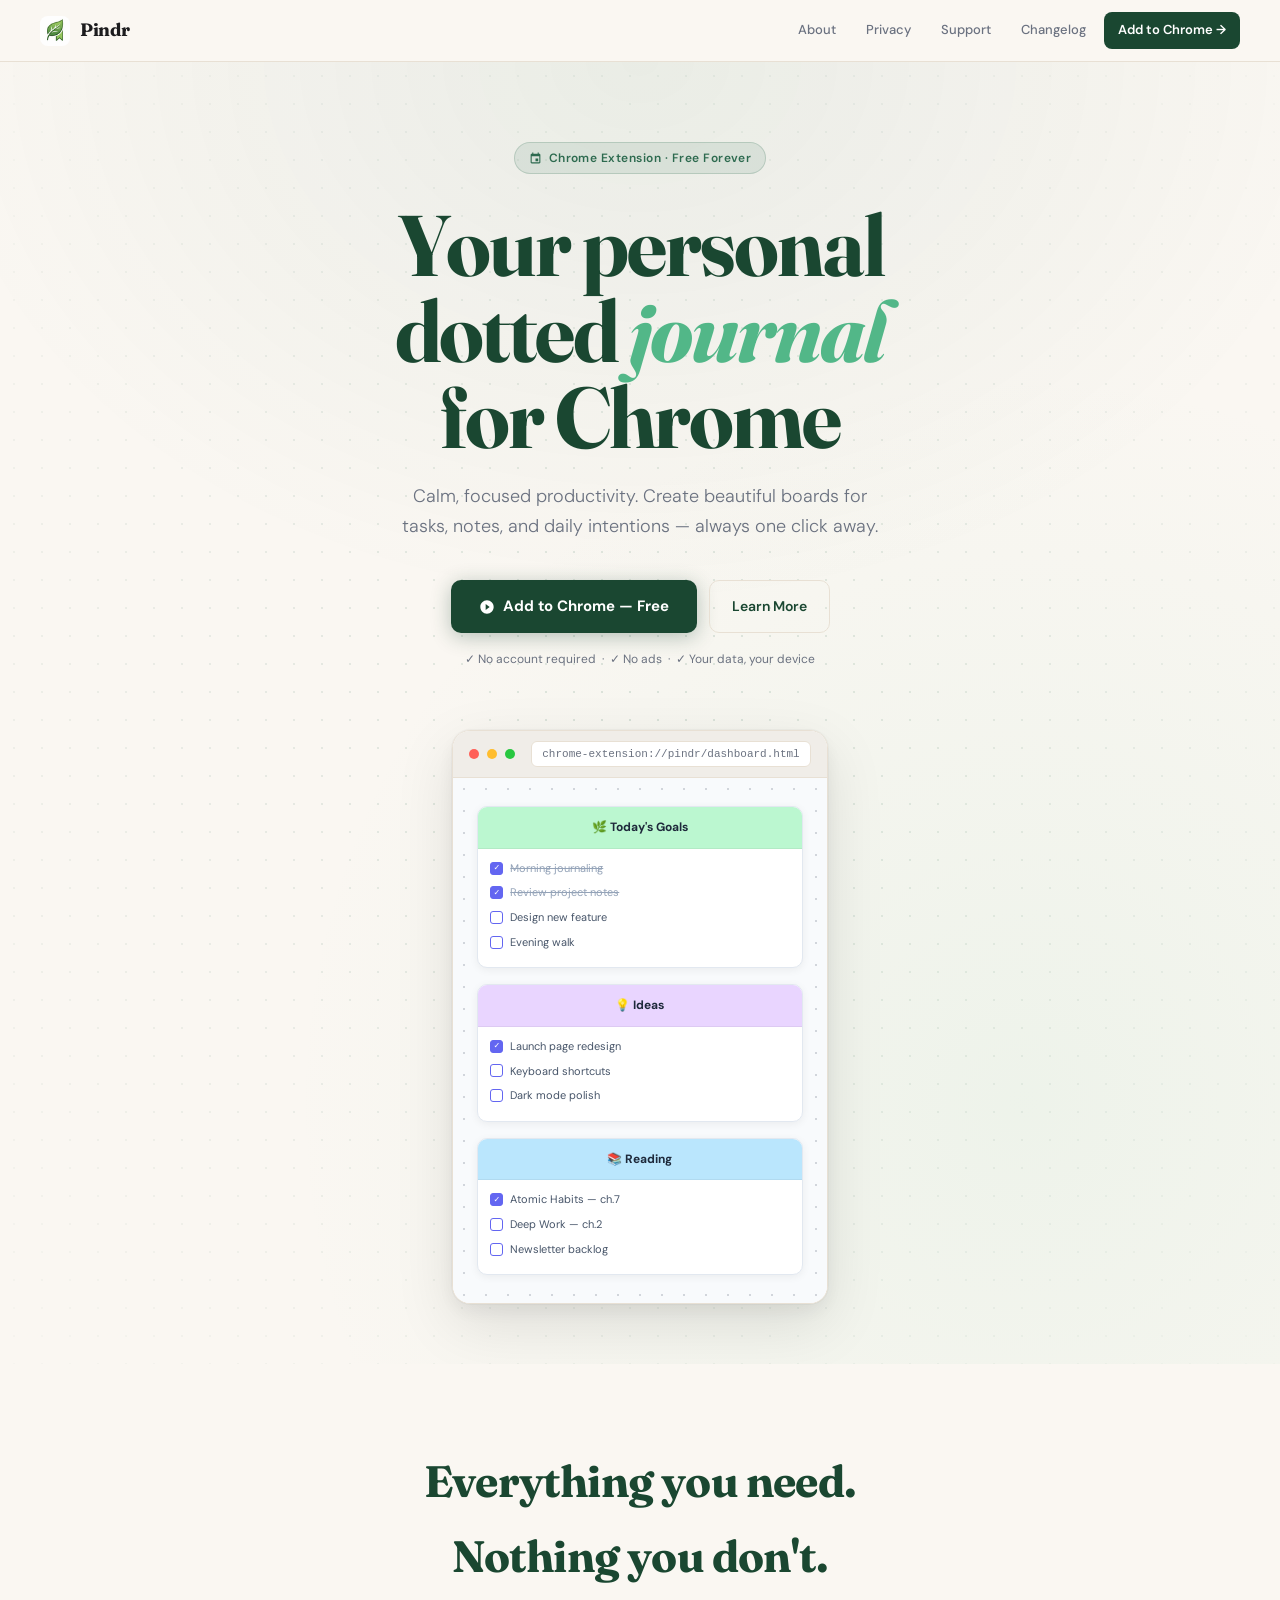
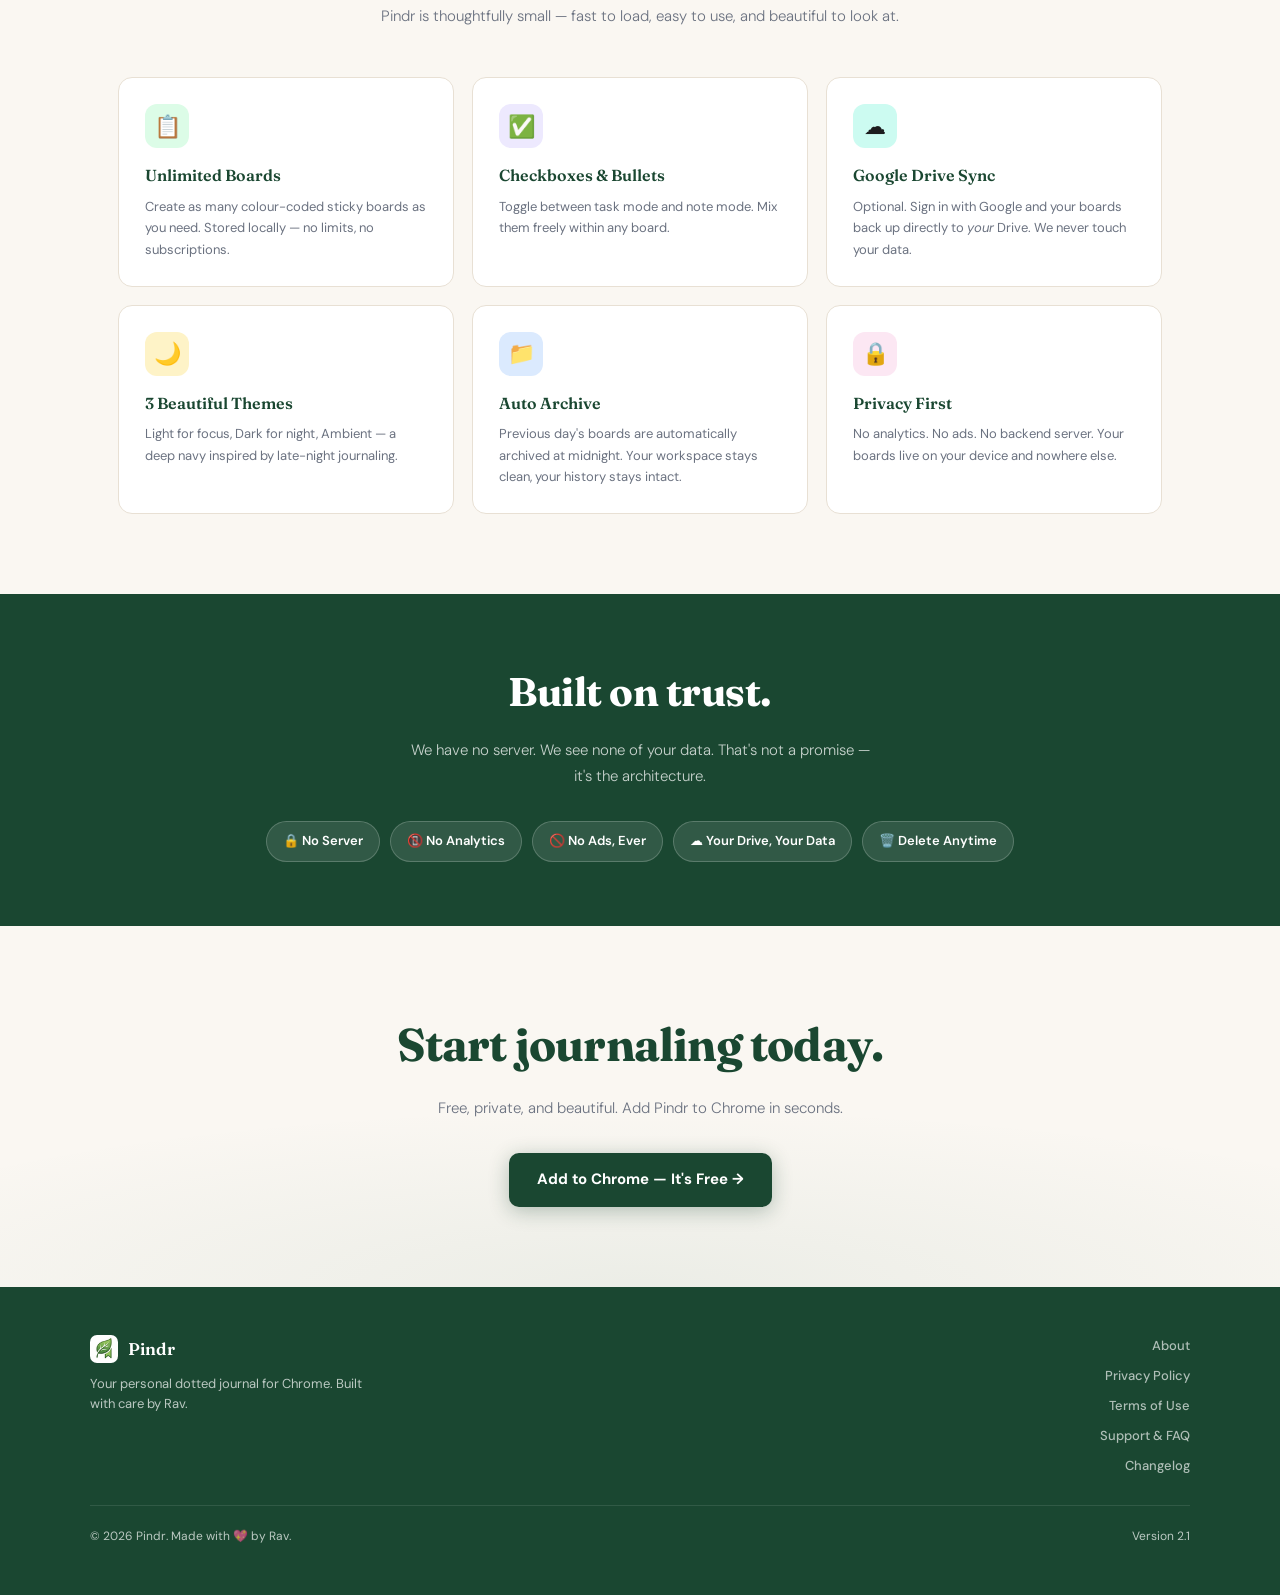
==== index.html @ d92a8e9d "Add files via upload" ====
<!DOCTYPE html>
<html lang="en">
<head>
    <meta charset="UTF-8">
    <meta name="viewport" content="width=device-width, initial-scale=1.0">
    <title>Pindr — Your Dotted Journal for Chrome</title>
    <meta name="description" content="Beautiful sticky boards, tasks, and journaling. Always one click away in Chrome. Free, private, with optional Google Drive sync.">
    <link rel="stylesheet" href="pindr-site.css">
    <style>
        /* ---- HERO SECTION ---- */
        .hero {
            min-height: 92vh;
            display: flex; align-items: center; justify-content: center;
            flex-direction: column;
            text-align: center;
            padding: 80px 24px 60px;
            position: relative;
            overflow: hidden;
        }

        .hero-bg {
            position: absolute; inset: 0;
            background: radial-gradient(ellipse 80% 60% at 50% 0%, rgba(45,106,79,0.08) 0%, transparent 70%),
                        radial-gradient(circle at 80% 80%, rgba(149,213,178,0.12) 0%, transparent 50%);
            pointer-events: none;
        }

        .hero-dots {
            position: absolute; inset: 0;
            background-image: radial-gradient(circle, rgba(45,106,79,0.15) 1px, transparent 1px);
            background-size: 28px 28px;
            pointer-events: none;
            mask-image: radial-gradient(ellipse 80% 80% at 50% 50%, black, transparent);
        }

        .hero-eyebrow {
            display: inline-flex; align-items: center; gap: 7px;
            background: rgba(45,106,79,0.1); border: 1px solid rgba(45,106,79,0.2);
            color: var(--leaf); font-size: 12px; font-weight: 600;
            padding: 5px 14px; border-radius: 20px; margin-bottom: 28px;
            letter-spacing: 0.04em;
            animation: fadeUp 0.6s ease both;
        }

        .hero h1 {
            font-family: var(--font-display);
            font-size: clamp(48px, 8vw, 86px);
            font-weight: 700;
            line-height: 1.0;
            letter-spacing: -2px;
            color: var(--forest);
            margin-bottom: 22px;
            max-width: 760px;
            animation: fadeUp 0.6s 0.1s ease both;
        }

        .hero h1 em {
            font-style: italic;
            color: var(--sage);
        }

        .hero-sub {
            font-size: 18px; color: var(--muted);
            max-width: 480px; margin: 0 auto 38px;
            font-weight: 300; line-height: 1.65;
            animation: fadeUp 0.6s 0.2s ease both;
        }

        .hero-actions {
            display: flex; gap: 12px; justify-content: center;
            flex-wrap: wrap;
            animation: fadeUp 0.6s 0.3s ease both;
        }

        .btn-primary-hero {
            background: var(--forest); color: white;
            text-decoration: none; font-weight: 700; font-size: 15px;
            padding: 14px 28px; border-radius: 10px;
            display: inline-flex; align-items: center; gap: 8px;
            transition: transform 0.15s, background 0.15s, box-shadow 0.15s;
            box-shadow: 0 4px 20px rgba(26,71,49,0.3);
        }
        .btn-primary-hero:hover {
            background: var(--leaf); transform: translateY(-1px);
            box-shadow: 0 8px 30px rgba(26,71,49,0.35); color: white;
        }

        .btn-ghost {
            background: transparent; color: var(--forest);
            border: 1.5px solid var(--border);
            text-decoration: none; font-weight: 600; font-size: 14px;
            padding: 13px 22px; border-radius: 10px;
            display: inline-flex; align-items: center; gap: 8px;
            transition: border-color 0.15s, background 0.15s;
        }
        .btn-ghost:hover { border-color: var(--sage); background: rgba(45,106,79,0.05); color: var(--forest); }

        .hero-note {
            font-size: 12px; color: var(--muted); margin-top: 16px;
            animation: fadeUp 0.6s 0.4s ease both;
        }

        /* ---- APP PREVIEW ---- */
        .app-preview {
            background: var(--paper);
            border: 1px solid var(--border);
            border-radius: 18px;
            box-shadow: var(--shadow-lg), 0 0 0 1px rgba(0,0,0,0.03);
            overflow: hidden;
            max-width: 860px;
            margin: 60px auto 0;
            animation: fadeUp 0.8s 0.5s ease both;
        }

        .preview-bar {
            background: #f0ede8;
            padding: 10px 16px;
            display: flex; align-items: center; gap: 8px;
            border-bottom: 1px solid var(--border);
        }
        .dot { width: 10px; height: 10px; border-radius: 50%; }
        .dot-r { background: #ff5f57; }
        .dot-y { background: #ffbd2e; }
        .dot-g { background: #28c840; }
        .preview-url {
            flex: 1; background: white; border: 1px solid var(--border);
            border-radius: 6px; padding: 3px 10px; font-size: 11px;
            color: var(--muted); font-family: monospace; margin-left: 8px;
        }

        .preview-body {
            background: #f8fafc;
            background-image: radial-gradient(#d1d5db 1.2px, transparent 1.2px);
            background-size: 22px 22px;
            padding: 28px 24px;
            min-height: 260px;
            display: grid;
            grid-template-columns: repeat(auto-fill, minmax(220px, 1fr));
            gap: 16px;
        }

        .mock-card {
            background: white; border: 1px solid #e2e8f0;
            border-radius: 10px; overflow: hidden;
            box-shadow: 0 2px 8px rgba(0,0,0,0.06);
        }
        .mock-header {
            padding: 10px 12px; font-size: 12px; font-weight: 700;
            color: #1e293b; border-bottom: 1px solid rgba(0,0,0,0.05);
        }
        .mock-body { padding: 10px 12px; }
        .mock-task {
            display: flex; align-items: center; gap: 7px;
            margin-bottom: 6px; font-size: 11px; color: #475569;
        }
        .mock-cb {
            width: 13px; height: 13px; border-radius: 3px;
            border: 1.5px solid #6366f1; flex-shrink: 0;
        }
        .mock-cb.done { background: #6366f1; border-color: #6366f1; position: relative; }
        .mock-cb.done::after { content: '✓'; position: absolute; inset: 0; display: flex; align-items: center; justify-content: center; color: white; font-size: 8px; }
        .mock-task.done span { text-decoration: line-through; color: #94a3b8; }

        /* ---- FEATURES ---- */
        .features-section { padding: 80px 28px; max-width: 1100px; margin: 0 auto; }

        .features-eyebrow { text-align: center; margin-bottom: 48px; }
        .features-eyebrow h2 {
            font-family: var(--font-display); font-size: clamp(28px,4vw,44px);
            font-weight: 700; letter-spacing: -0.8px; color: var(--forest);
            margin-bottom: 10px;
        }
        .features-eyebrow p { color: var(--muted); font-size: 15px; font-weight: 300; }

        .features-grid {
            display: grid;
            grid-template-columns: repeat(auto-fill, minmax(280px, 1fr));
            gap: 18px;
        }

        .feature-card {
            background: var(--paper);
            border: 1px solid var(--border);
            border-radius: var(--radius);
            padding: 26px;
            transition: transform 0.2s, box-shadow 0.2s;
        }
        .feature-card:hover { transform: translateY(-3px); box-shadow: var(--shadow-md); }

        .feature-icon {
            width: 44px; height: 44px; border-radius: 12px;
            display: flex; align-items: center; justify-content: center;
            font-size: 22px; margin-bottom: 14px;
        }
        .icon-green  { background: #dcfce7; }
        .icon-purple { background: #ede9fe; }
        .icon-blue   { background: #dbeafe; }
        .icon-orange { background: #fef3c7; }
        .icon-pink   { background: #fce7f3; }
        .icon-teal   { background: #ccfbf1; }

        .feature-card h3 {
            font-family: var(--font-display); font-size: 16px;
            font-weight: 600; color: var(--forest); margin-bottom: 6px;
        }
        .feature-card p { font-size: 13px; color: var(--muted); line-height: 1.65; margin: 0; }

        /* ---- PRIVACY STRIP ---- */
        .privacy-strip {
            background: var(--forest);
            color: white;
            padding: 64px 28px;
            text-align: center;
        }
        .privacy-strip h2 {
            font-family: var(--font-display); font-size: clamp(26px,4vw,40px);
            font-weight: 700; letter-spacing: -0.5px; margin-bottom: 12px;
        }
        .privacy-strip p { font-size: 15px; opacity: 0.75; max-width: 480px; margin: 0 auto 32px; font-weight: 300; }
        .privacy-pills { display: flex; gap: 10px; justify-content: center; flex-wrap: wrap; }
        .privacy-pill {
            background: rgba(255,255,255,0.1); border: 1px solid rgba(255,255,255,0.2);
            color: white; font-size: 13px; font-weight: 600;
            padding: 8px 16px; border-radius: 30px;
        }

        /* ---- CTA SECTION ---- */
        .cta-section {
            text-align: center; padding: 80px 28px;
            background: radial-gradient(ellipse 70% 50% at 50% 100%, rgba(45,106,79,0.07), transparent);
        }
        .cta-section h2 {
            font-family: var(--font-display); font-size: clamp(28px,4vw,46px);
            font-weight: 700; letter-spacing: -0.8px; color: var(--forest);
            margin-bottom: 12px;
        }
        .cta-section p { color: var(--muted); font-size: 15px; margin-bottom: 32px; font-weight: 300; }

        @keyframes fadeUp {
            from { opacity: 0; transform: translateY(18px); }
            to   { opacity: 1; transform: translateY(0); }
        }

        @media (max-width: 640px) {
            .hero h1 { letter-spacing: -1px; }
            .features-section, .cta-section { padding: 60px 18px; }
        }
    </style>
</head>
<body>

<nav class="site-nav">
    <a href="index.html" class="nav-brand">
        <img src="icons/icon-48.png" alt="Pindr">
        <span class="nav-brand-name">Pindr</span>
    </a>
    <div class="nav-links">
        <a href="about.html">About</a>
        <a href="privacy.html">Privacy</a>
        <a href="support.html">Support</a>
        <a href="changelog.html">Changelog</a>
        <a href="https://chrome.google.com/webstore" target="_blank" class="nav-cta">Add to Chrome →</a>
    </div>
</nav>

<!-- HERO -->
<section class="hero">
    <div class="hero-bg"></div>
    <div class="hero-dots"></div>
    <div class="hero-eyebrow">
        <svg width="13" height="13" viewBox="0 0 24 24" fill="currentColor"><path d="M17 12h-5v5h5v-5zM16 1v2H8V1H6v2H5c-1.11 0-1.99.9-1.99 2L3 19c0 1.1.89 2 2 2h14c1.1 0 2-.9 2-2V5c0-1.1-.9-2-2-2h-1V1h-2zm3 18H5V8h14v11z"/></svg>
        Chrome Extension · Free Forever
    </div>
    <h1>Your personal<br>dotted <em>journal</em><br>for Chrome</h1>
    <p class="hero-sub">Calm, focused productivity. Create beautiful boards for tasks, notes, and daily intentions — always one click away.</p>
    <div class="hero-actions">
        <a href="https://chrome.google.com/webstore" target="_blank" class="btn-primary-hero">
            <svg width="16" height="16" viewBox="0 0 24 24" fill="currentColor"><path d="M12 2C6.48 2 2 6.48 2 12s4.48 10 10 10 10-4.48 10-10S17.52 2 12 2zm-2 14.5v-9l6 4.5-6 4.5z"/></svg>
            Add to Chrome — Free
        </a>
        <a href="about.html" class="btn-ghost">Learn More</a>
    </div>
    <p class="hero-note">✓ No account required &nbsp;·&nbsp; ✓ No ads &nbsp;·&nbsp; ✓ Your data, your device</p>

    <div class="app-preview">
        <div class="preview-bar">
            <span class="dot dot-r"></span>
            <span class="dot dot-y"></span>
            <span class="dot dot-g"></span>
            <span class="preview-url">chrome-extension://pindr/dashboard.html</span>
        </div>
        <div class="preview-body">
            <div class="mock-card">
                <div class="mock-header" style="background:#bbf7d0;">🌿 Today's Goals</div>
                <div class="mock-body">
                    <div class="mock-task done"><div class="mock-cb done"></div><span>Morning journaling</span></div>
                    <div class="mock-task done"><div class="mock-cb done"></div><span>Review project notes</span></div>
                    <div class="mock-task"><div class="mock-cb"></div><span>Design new feature</span></div>
                    <div class="mock-task"><div class="mock-cb"></div><span>Evening walk</span></div>
                </div>
            </div>
            <div class="mock-card">
                <div class="mock-header" style="background:#e9d5ff;">💡 Ideas</div>
                <div class="mock-body">
                    <div class="mock-task"><div class="mock-cb done"></div><span>Launch page redesign</span></div>
                    <div class="mock-task"><div class="mock-cb"></div><span>Keyboard shortcuts</span></div>
                    <div class="mock-task"><div class="mock-cb"></div><span>Dark mode polish</span></div>
                </div>
            </div>
            <div class="mock-card">
                <div class="mock-header" style="background:#bae6fd;">📚 Reading</div>
                <div class="mock-body">
                    <div class="mock-task"><div class="mock-cb done"></div><span>Atomic Habits — ch.7</span></div>
                    <div class="mock-task"><div class="mock-cb"></div><span>Deep Work — ch.2</span></div>
                    <div class="mock-task"><div class="mock-cb"></div><span>Newsletter backlog</span></div>
                </div>
            </div>
        </div>
    </div>
</section>

<!-- FEATURES -->
<section class="features-section">
    <div class="features-eyebrow">
        <h2>Everything you need.<br>Nothing you don't.</h2>
        <p>Pindr is thoughtfully small — fast to load, easy to use, and beautiful to look at.</p>
    </div>
    <div class="features-grid">
        <div class="feature-card">
            <div class="feature-icon icon-green">📋</div>
            <h3>Unlimited Boards</h3>
            <p>Create as many colour-coded sticky boards as you need. Stored locally — no limits, no subscriptions.</p>
        </div>
        <div class="feature-card">
            <div class="feature-icon icon-purple">✅</div>
            <h3>Checkboxes & Bullets</h3>
            <p>Toggle between task mode and note mode. Mix them freely within any board.</p>
        </div>
        <div class="feature-card">
            <div class="feature-icon icon-teal">☁️</div>
            <h3>Google Drive Sync</h3>
            <p>Optional. Sign in with Google and your boards back up directly to <em>your</em> Drive. We never touch your data.</p>
        </div>
        <div class="feature-card">
            <div class="feature-icon icon-orange">🌙</div>
            <h3>3 Beautiful Themes</h3>
            <p>Light for focus, Dark for night, Ambient — a deep navy inspired by late-night journaling.</p>
        </div>
        <div class="feature-card">
            <div class="feature-icon icon-blue">📁</div>
            <h3>Auto Archive</h3>
            <p>Previous day's boards are automatically archived at midnight. Your workspace stays clean, your history stays intact.</p>
        </div>
        <div class="feature-card">
            <div class="feature-icon icon-pink">🔒</div>
            <h3>Privacy First</h3>
            <p>No analytics. No ads. No backend server. Your boards live on your device and nowhere else.</p>
        </div>
    </div>
</section>

<!-- PRIVACY STRIP -->
<section class="privacy-strip">
    <h2>Built on trust.</h2>
    <p>We have no server. We see none of your data. That's not a promise — it's the architecture.</p>
    <div class="privacy-pills">
        <span class="privacy-pill">🔒 No Server</span>
        <span class="privacy-pill">📵 No Analytics</span>
        <span class="privacy-pill">🚫 No Ads, Ever</span>
        <span class="privacy-pill">☁️ Your Drive, Your Data</span>
        <span class="privacy-pill">🗑️ Delete Anytime</span>
    </div>
</section>

<!-- CTA -->
<section class="cta-section">
    <h2>Start journaling today.</h2>
    <p>Free, private, and beautiful. Add Pindr to Chrome in seconds.</p>
    <a href="https://chrome.google.com/webstore" target="_blank" class="btn-primary-hero" style="display:inline-flex;">
        Add to Chrome — It's Free →
    </a>
</section>

<footer class="site-footer">
    <div class="footer-inner">
        <div>
            <div class="footer-brand">
                <img src="icons/icon-48.png" alt="Pindr">
                <span class="footer-brand-name">Pindr</span>
            </div>
            <p class="footer-tagline">Your personal dotted journal for Chrome. Built with care by Rav.</p>
        </div>
        <div class="footer-links">
            <a href="about.html">About</a>
            <a href="privacy.html">Privacy Policy</a>
            <a href="terms.html">Terms of Use</a>
            <a href="support.html">Support & FAQ</a>
            <a href="changelog.html">Changelog</a>
        </div>
    </div>
    <div class="footer-bottom">
        <span>© 2026 Pindr. Made with 💖 by Rav.</span>
        <span>Version 2.1</span>
    </div>
</footer>

</body>
</html>
---- pindr-site.css ----
/* ============================================================
   pindr-site.css — Shared styles for all Pindr GitHub Pages
   Aesthetic: organic/natural, forest-green, soft cream, refined
   ============================================================ */

@import url('https://fonts.googleapis.com/css2?family=Fraunces:ital,opsz,wght@0,9..144,300;0,9..144,600;0,9..144,700;1,9..144,300&family=DM+Sans:wght@300;400;500;600&display=swap');

:root {
    --forest:    #1a4731;
    --leaf:      #2d6a4f;
    --sage:      #52b788;
    --mint:      #95d5b2;
    --cream:     #faf7f2;
    --paper:     #ffffff;
    --ink:       #1c1c1e;
    --muted:     #6b7280;
    --border:    #e8e0d4;
    --primary:   #6366f1;
    --shadow-sm: 0 1px 3px rgba(0,0,0,0.06), 0 1px 2px rgba(0,0,0,0.04);
    --shadow-md: 0 4px 16px rgba(0,0,0,0.08), 0 2px 6px rgba(0,0,0,0.04);
    --shadow-lg: 0 20px 60px rgba(0,0,0,0.1), 0 8px 20px rgba(0,0,0,0.06);
    --radius:    14px;
    --font-display: 'Fraunces', Georgia, serif;
    --font-body:    'DM Sans', system-ui, sans-serif;
}

*, *::before, *::after { box-sizing: border-box; margin: 0; padding: 0; }

html { scroll-behavior: smooth; }

body {
    font-family: var(--font-body);
    background: var(--cream);
    color: var(--ink);
    line-height: 1.7;
    font-size: 15px;
    -webkit-font-smoothing: antialiased;
}

/* ---- NAV ---- */
.site-nav {
    position: sticky; top: 0; z-index: 100;
    background: rgba(250,247,242,0.92);
    backdrop-filter: blur(16px);
    border-bottom: 1px solid var(--border);
    padding: 0 40px;
    display: flex; align-items: center; justify-content: space-between;
    height: 62px;
}

.nav-brand {
    display: flex; align-items: center; gap: 10px;
    text-decoration: none; color: var(--ink);
}
.nav-brand img { width: 30px; height: 30px; border-radius: 8px; }
.nav-brand-name {
    font-family: var(--font-display);
    font-weight: 700; font-size: 18px;
    letter-spacing: -0.3px;
}

.nav-links {
    display: flex; align-items: center; gap: 6px;
}
.nav-links a {
    text-decoration: none; color: var(--muted);
    font-size: 13px; font-weight: 500;
    padding: 6px 12px; border-radius: 8px;
    transition: color 0.15s, background 0.15s;
}
.nav-links a:hover { color: var(--ink); background: var(--border); }
.nav-links a.active { color: var(--leaf); font-weight: 600; }

.nav-cta {
    background: var(--forest);
    color: white !important;
    padding: 7px 14px !important;
    border-radius: 8px !important;
    font-weight: 600 !important;
    transition: background 0.15s !important;
}
.nav-cta:hover { background: var(--leaf) !important; color: white !important; }

/* ---- PAGE WRAPPER ---- */
.page-wrap {
    max-width: 820px;
    margin: 0 auto;
    padding: 60px 28px 100px;
}

.page-wrap-wide {
    max-width: 1100px;
    margin: 0 auto;
    padding: 60px 28px 100px;
}

/* ---- HERO ---- */
.page-hero {
    text-align: center;
    padding: 64px 20px 56px;
    position: relative;
}

.page-hero h1 {
    font-family: var(--font-display);
    font-size: clamp(36px, 6vw, 60px);
    font-weight: 700;
    line-height: 1.1;
    letter-spacing: -1px;
    margin-bottom: 16px;
    color: var(--forest);
}

.page-hero p {
    font-size: 17px;
    color: var(--muted);
    max-width: 520px;
    margin: 0 auto 24px;
    font-weight: 300;
}

/* ---- CARDS ---- */
.card {
    background: var(--paper);
    border: 1px solid var(--border);
    border-radius: var(--radius);
    padding: 28px 32px;
    margin-bottom: 18px;
    box-shadow: var(--shadow-sm);
}

.card h2 {
    font-family: var(--font-display);
    font-size: 18px;
    font-weight: 600;
    color: var(--forest);
    margin-bottom: 14px;
    display: flex; align-items: center; gap: 8px;
}

.card p, .card li {
    font-size: 14px;
    color: #374151;
    margin-bottom: 10px;
    line-height: 1.75;
}

.card ul { padding-left: 20px; }
.card li { margin-bottom: 7px; }

/* ---- SECTION LABEL ---- */
.section-label {
    font-size: 11px;
    font-weight: 700;
    letter-spacing: 0.12em;
    text-transform: uppercase;
    color: var(--sage);
    margin: 40px 0 16px;
}

/* ---- FOOTER ---- */
.site-footer {
    background: var(--forest);
    color: rgba(255,255,255,0.7);
    padding: 48px 40px;
}

.footer-inner {
    max-width: 1100px;
    margin: 0 auto;
    display: grid;
    grid-template-columns: 1fr auto;
    gap: 40px;
    align-items: start;
}

.footer-brand { display: flex; align-items: center; gap: 10px; margin-bottom: 10px; }
.footer-brand img { width: 28px; height: 28px; border-radius: 7px; }
.footer-brand-name { font-family: var(--font-display); font-size: 17px; font-weight: 600; color: white; }
.footer-tagline { font-size: 13px; max-width: 280px; line-height: 1.6; }

.footer-links { display: flex; flex-direction: column; gap: 8px; align-items: flex-end; }
.footer-links a { color: rgba(255,255,255,0.65); font-size: 13px; text-decoration: none; font-weight: 500; transition: color 0.15s; }
.footer-links a:hover { color: white; }

.footer-bottom {
    max-width: 1100px; margin: 28px auto 0;
    padding-top: 20px; border-top: 1px solid rgba(255,255,255,0.1);
    font-size: 12px; display: flex; justify-content: space-between; flex-wrap: wrap; gap: 8px;
}

/* ---- UTILITY ---- */
.badge {
    display: inline-flex; align-items: center; gap: 5px;
    font-size: 12px; font-weight: 600; padding: 4px 12px;
    border-radius: 20px;
}
.badge-green  { background: #dcfce7; color: #166534; }
.badge-purple { background: #ede9fe; color: #5b21b6; }
.badge-blue   { background: #dbeafe; color: #1d4ed8; }
.badge-latest { background: linear-gradient(135deg, var(--sage), var(--leaf)); color: white; }

.highlight-box {
    background: #f0fdf4; border: 1px solid #86efac;
    border-radius: 10px; padding: 14px 18px;
    font-size: 14px; color: #166534; font-weight: 500;
    display: flex; align-items: flex-start; gap: 10px;
    margin-bottom: 24px; line-height: 1.6;
}

a { color: var(--leaf); }
a:hover { color: var(--forest); }

code {
    background: #f1f5f9; border-radius: 4px;
    padding: 2px 6px; font-size: 12px;
    font-family: 'SF Mono', 'Fira Code', monospace;
    color: #374151;
}

@media (max-width: 640px) {
    .site-nav { padding: 0 20px; }
    .page-wrap, .page-wrap-wide { padding: 40px 18px 80px; }
    .footer-inner { grid-template-columns: 1fr; }
    .footer-links { align-items: flex-start; }
    .footer-bottom { flex-direction: column; }
    .nav-links a:not(.nav-cta) { display: none; }
}
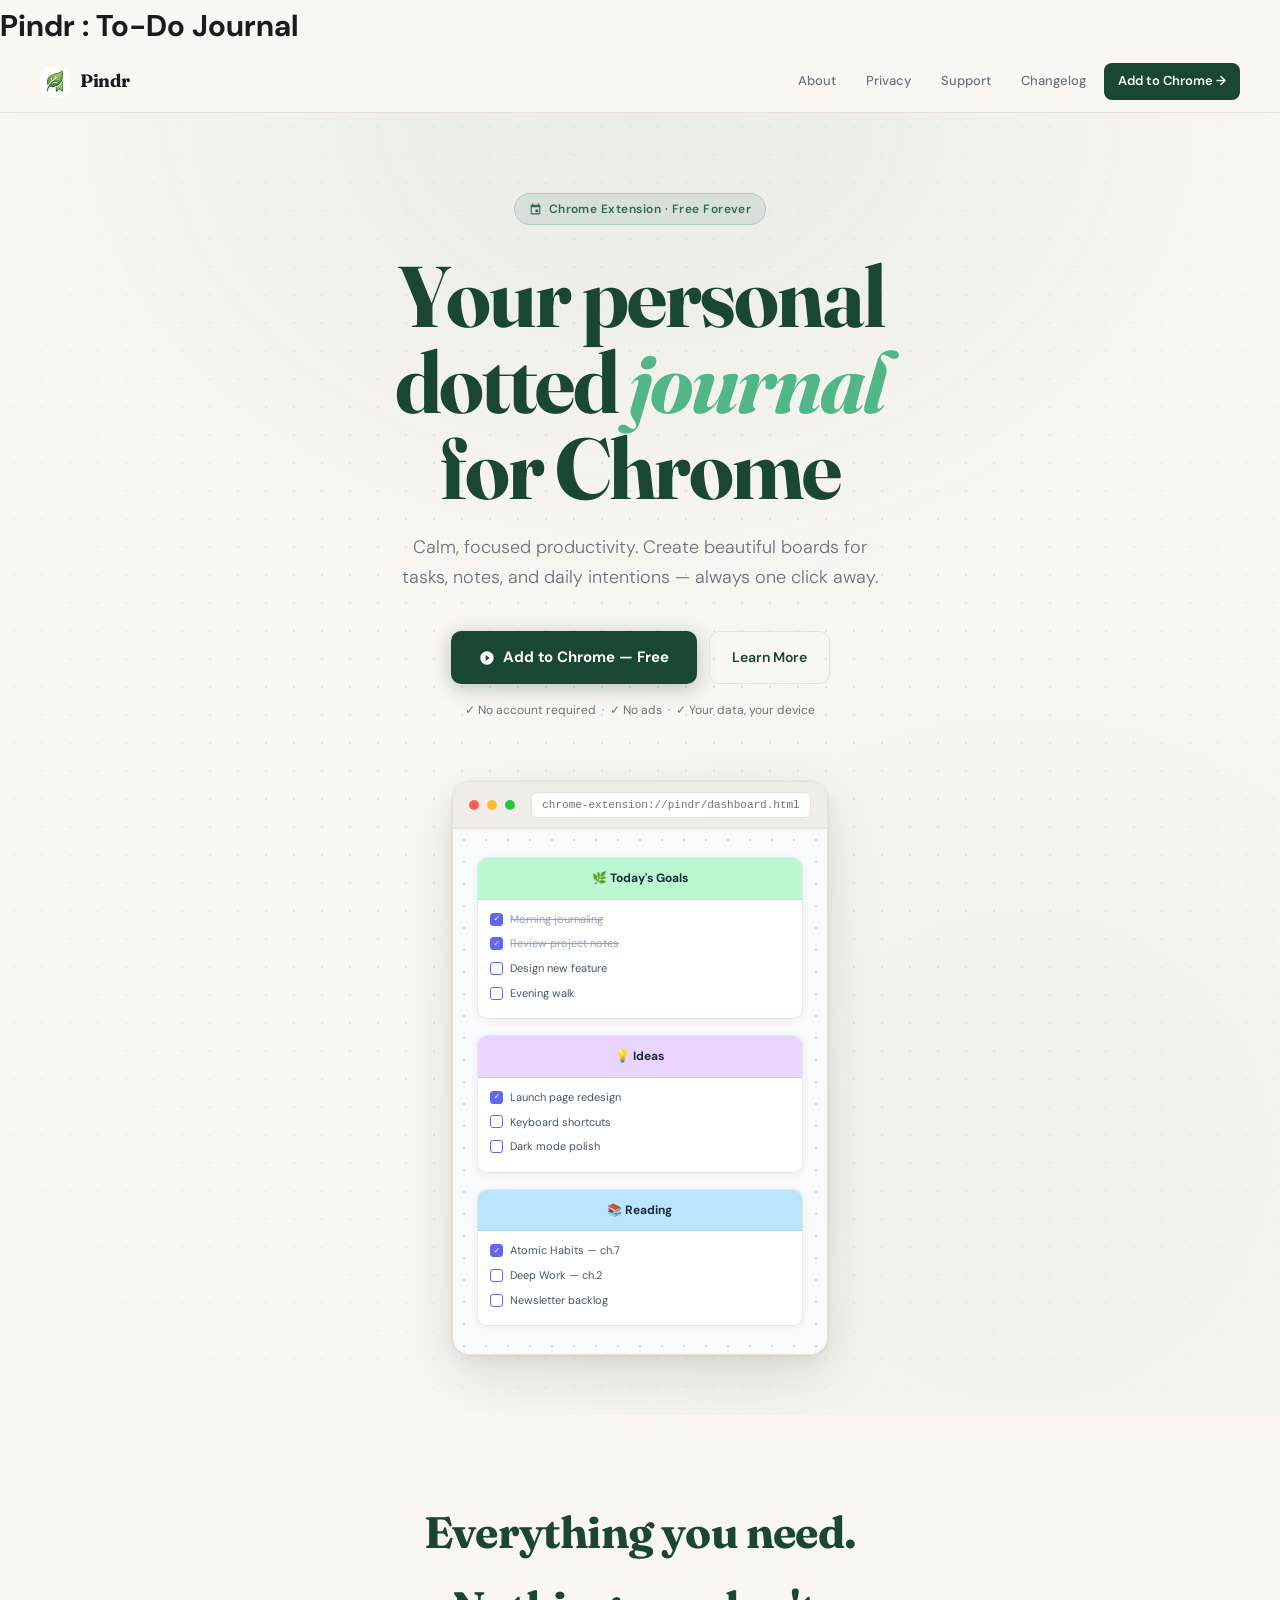
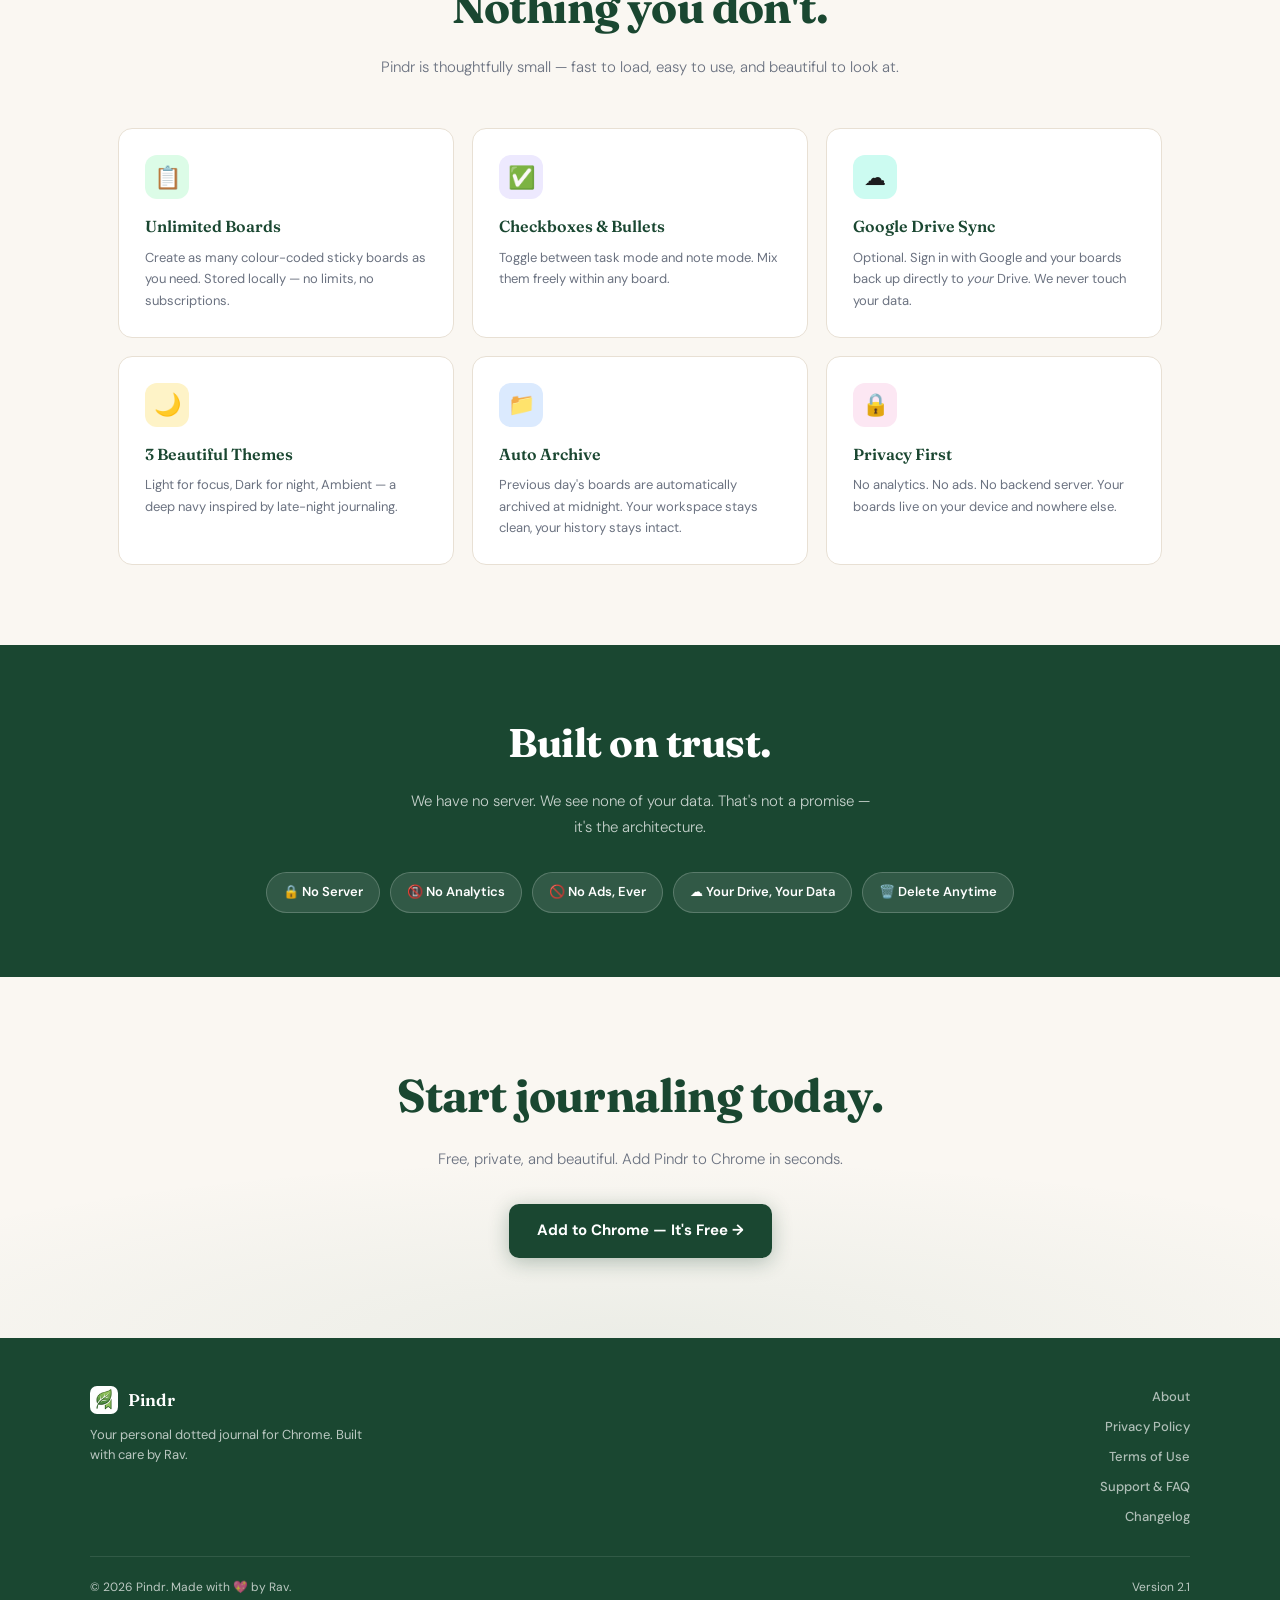
==== commit debec96a: "Fix title tag duplication and add main heading" ====
--- a/index.html
+++ b/index.html
@@ -3,7 +3,8 @@
 <head>
     <meta charset="UTF-8">
     <meta name="viewport" content="width=device-width, initial-scale=1.0">
-    <title>Pindr — Your Dotted Journal for Chrome</title>
+    <title><title>Pindr : To-Do Journal</title></title>
+    <h1>Pindr : To-Do Journal</h1>
     <meta name="description" content="Beautiful sticky boards, tasks, and journaling. Always one click away in Chrome. Free, private, with optional Google Drive sync.">
     <link rel="stylesheet" href="pindr-site.css">
     <style>
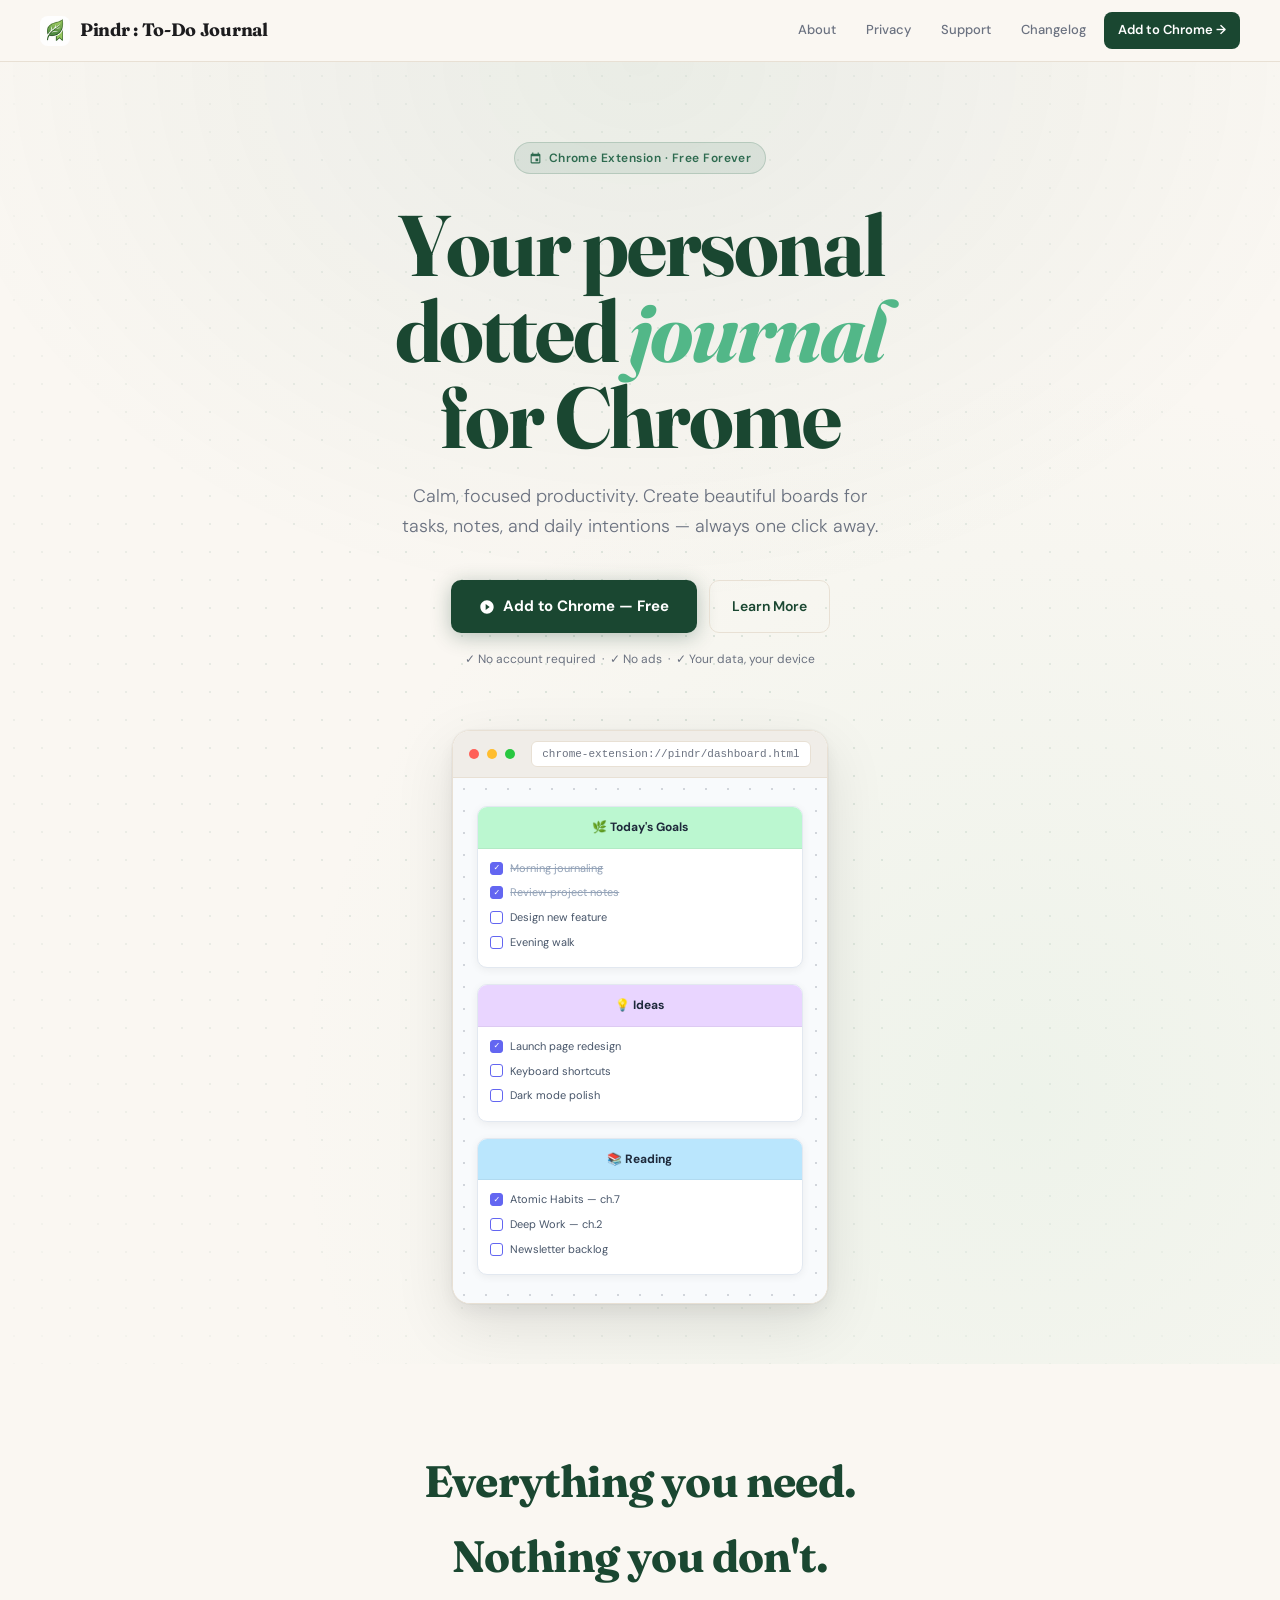
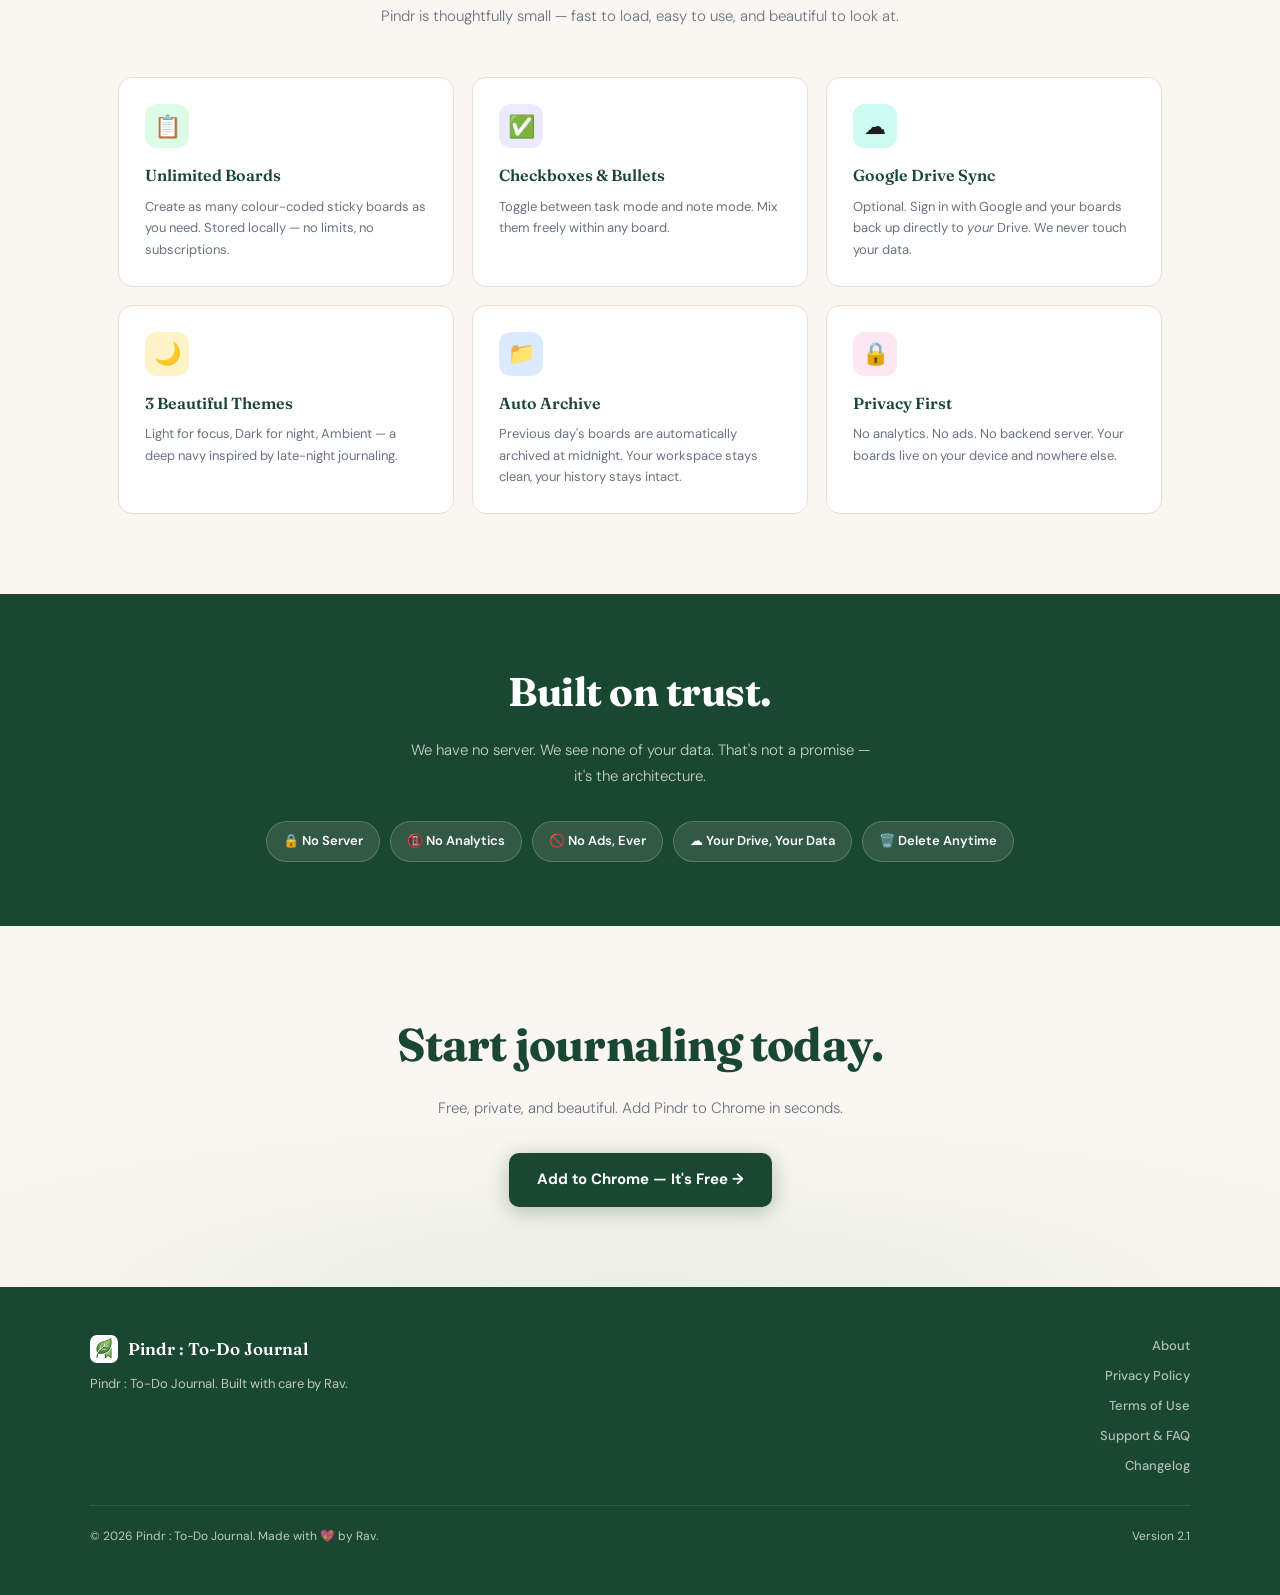
==== commit f23d4854: "Update title and branding in index.html" ====
--- a/index.html
+++ b/index.html
@@ -3,9 +3,8 @@
 <head>
     <meta charset="UTF-8">
     <meta name="viewport" content="width=device-width, initial-scale=1.0">
-    <title><title>Pindr : To-Do Journal</title></title>
-    <h1>Pindr : To-Do Journal</h1>
-    <meta name="description" content="Beautiful sticky boards, tasks, and journaling. Always one click away in Chrome. Free, private, with optional Google Drive sync.">
+    <title>Pindr : To-Do Journal</title>
+    <meta name="description" content="Pindr : To-Do Journal — Beautiful sticky boards, tasks, and journaling. Always one click away in Chrome. Free, private, with optional Google Drive sync.">
     <link rel="stylesheet" href="pindr-site.css">
     <style>
         /* ---- HERO SECTION ---- */
@@ -252,8 +251,8 @@
 
 <nav class="site-nav">
     <a href="index.html" class="nav-brand">
-        <img src="icons/icon-48.png" alt="Pindr">
-        <span class="nav-brand-name">Pindr</span>
+        <img src="icons/icon-48.png" alt="Pindr : To-Do Journal">
+        <span class="nav-brand-name">Pindr : To-Do Journal</span>
     </a>
     <div class="nav-links">
         <a href="about.html">About</a>
@@ -386,10 +385,10 @@
     <div class="footer-inner">
         <div>
             <div class="footer-brand">
-                <img src="icons/icon-48.png" alt="Pindr">
-                <span class="footer-brand-name">Pindr</span>
+                <img src="icons/icon-48.png" alt="Pindr : To-Do Journal">
+                <span class="footer-brand-name">Pindr : To-Do Journal</span>
             </div>
-            <p class="footer-tagline">Your personal dotted journal for Chrome. Built with care by Rav.</p>
+            <p class="footer-tagline">Pindr : To-Do Journal. Built with care by Rav.</p>
         </div>
         <div class="footer-links">
             <a href="about.html">About</a>
@@ -400,7 +399,7 @@
         </div>
     </div>
     <div class="footer-bottom">
-        <span>© 2026 Pindr. Made with 💖 by Rav.</span>
+        <span>© 2026 Pindr : To-Do Journal. Made with 💖 by Rav.</span>
         <span>Version 2.1</span>
     </div>
 </footer>
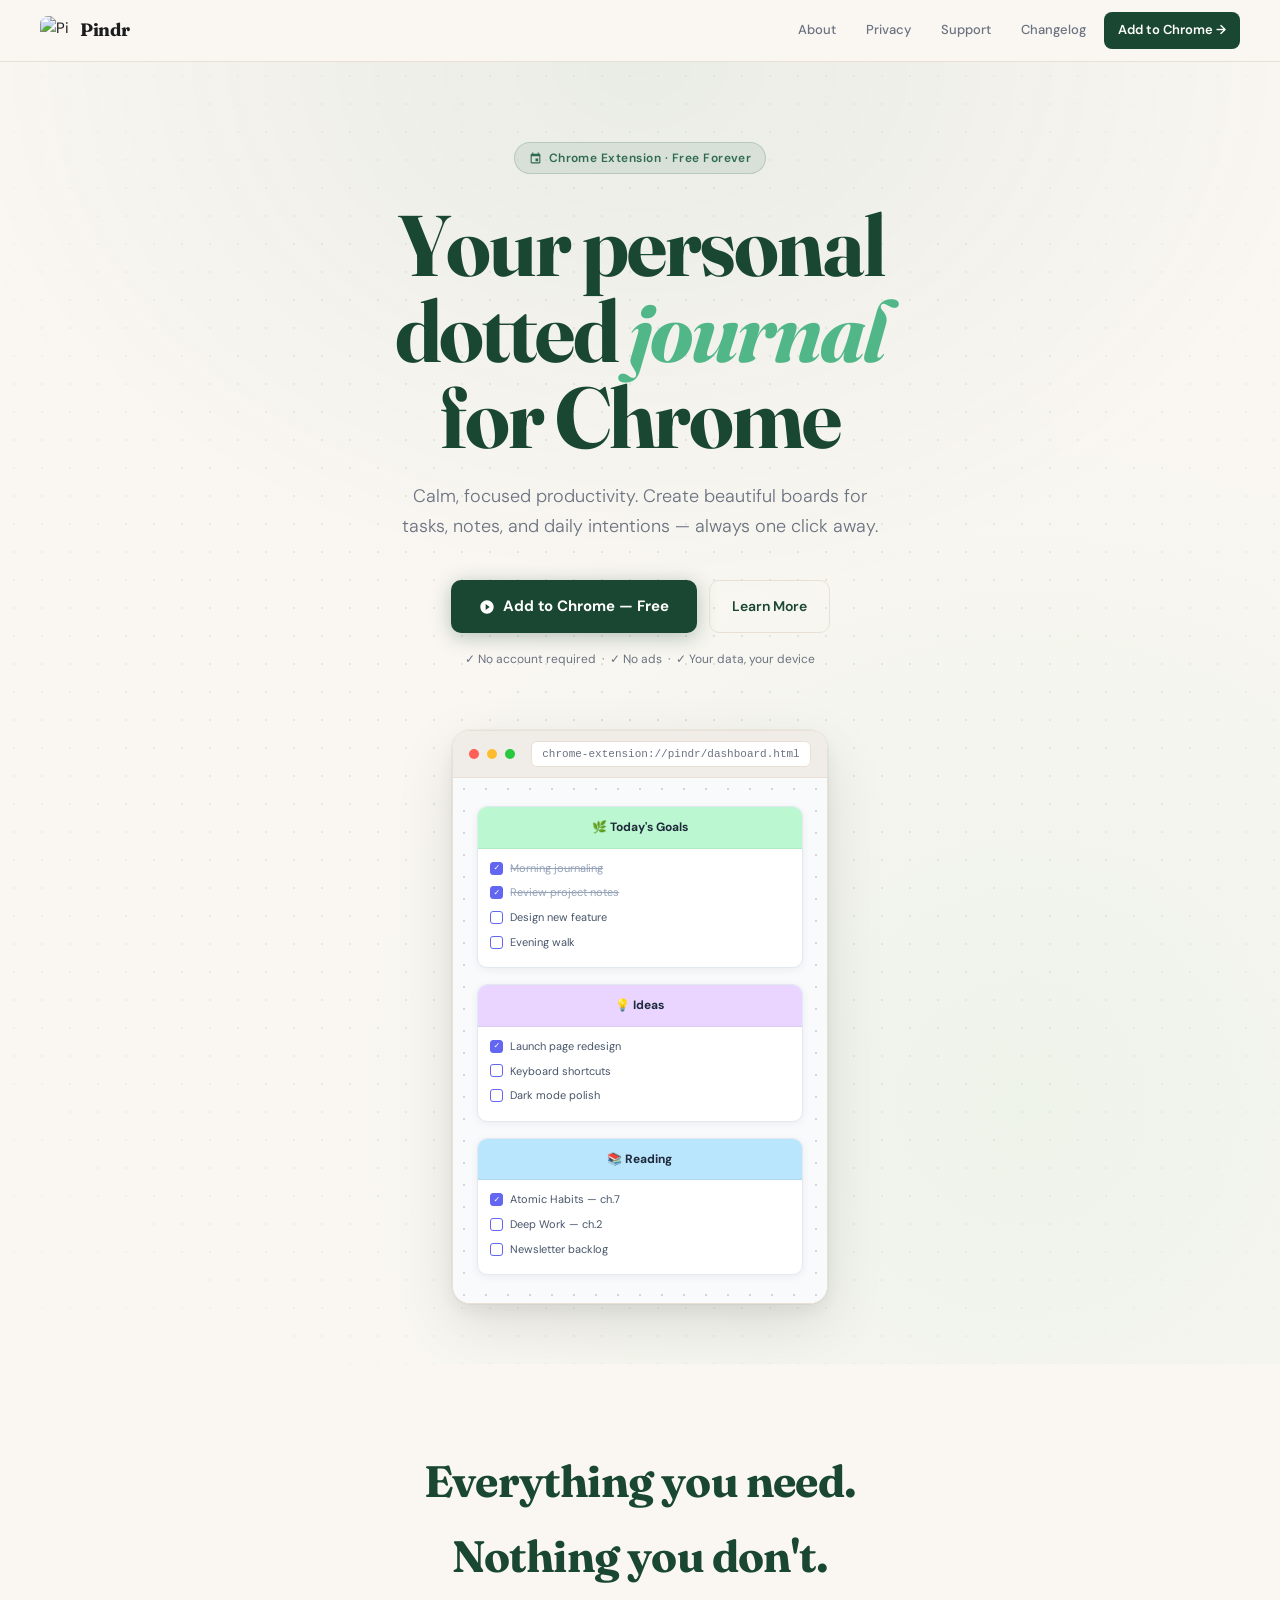
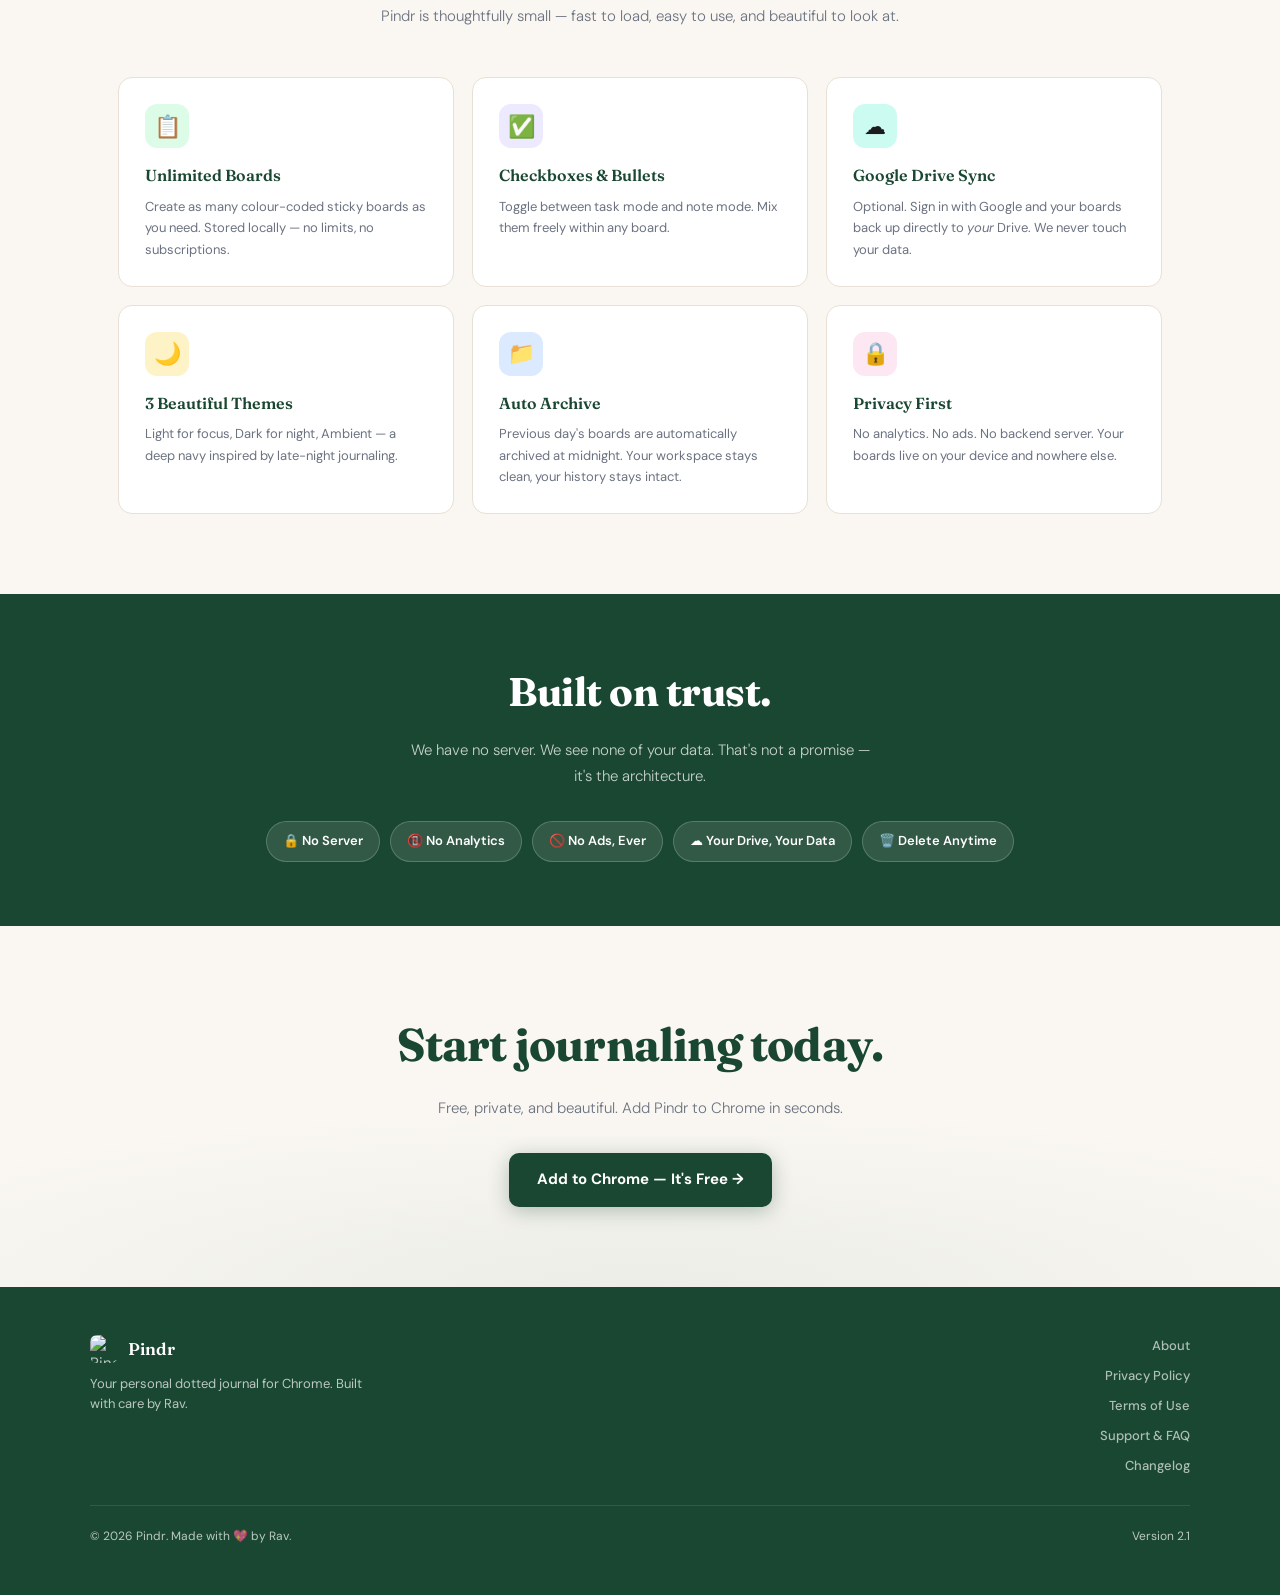
==== commit 31859e34: "Update index.html" ====
--- a/index.html
+++ b/index.html
@@ -3,9 +3,12 @@
 <head>
     <meta charset="UTF-8">
     <meta name="viewport" content="width=device-width, initial-scale=1.0">
-    <title>Pindr : To-Do Journal</title>
-    <meta name="description" content="Pindr : To-Do Journal — Beautiful sticky boards, tasks, and journaling. Always one click away in Chrome. Free, private, with optional Google Drive sync.">
+    <title>Pindr — Your Dotted Journal for Chrome</title>
+    <meta name="description" content="Beautiful sticky boards, tasks, and journaling. Always one click away in Chrome. Free, private, with optional Google Drive sync.">
     <link rel="stylesheet" href="pindr-site.css">
+    <link rel="icon" type="image/png" sizes="32x32" href="icon-32.png">
+    <link rel="icon" type="image/png" sizes="16x16" href="icon-16.png">
+    <link rel="apple-touch-icon" href="icon-128.png">
     <style>
         /* ---- HERO SECTION ---- */
         .hero {
@@ -251,15 +254,15 @@
 
 <nav class="site-nav">
     <a href="index.html" class="nav-brand">
-        <img src="icons/icon-48.png" alt="Pindr : To-Do Journal">
-        <span class="nav-brand-name">Pindr : To-Do Journal</span>
+        <img src="icon-48.png" alt="Pindr">
+        <span class="nav-brand-name">Pindr</span>
     </a>
     <div class="nav-links">
         <a href="about.html">About</a>
         <a href="privacy.html">Privacy</a>
         <a href="support.html">Support</a>
         <a href="changelog.html">Changelog</a>
-        <a href="https://chrome.google.com/webstore" target="_blank" class="nav-cta">Add to Chrome →</a>
+        <a href="https://chromewebstore.google.com/detail/pindr-to-do-journal/lcjfihghelogjkknppepaohhlmemmcnl" target="_blank" class="nav-cta">Add to Chrome →</a>
     </div>
 </nav>
 
@@ -274,7 +277,7 @@
     <h1>Your personal<br>dotted <em>journal</em><br>for Chrome</h1>
     <p class="hero-sub">Calm, focused productivity. Create beautiful boards for tasks, notes, and daily intentions — always one click away.</p>
     <div class="hero-actions">
-        <a href="https://chrome.google.com/webstore" target="_blank" class="btn-primary-hero">
+        <a href="https://chromewebstore.google.com/detail/pindr-to-do-journal/lcjfihghelogjkknppepaohhlmemmcnl" target="_blank" class="btn-primary-hero">
             <svg width="16" height="16" viewBox="0 0 24 24" fill="currentColor"><path d="M12 2C6.48 2 2 6.48 2 12s4.48 10 10 10 10-4.48 10-10S17.52 2 12 2zm-2 14.5v-9l6 4.5-6 4.5z"/></svg>
             Add to Chrome — Free
         </a>
@@ -376,7 +379,7 @@
 <section class="cta-section">
     <h2>Start journaling today.</h2>
     <p>Free, private, and beautiful. Add Pindr to Chrome in seconds.</p>
-    <a href="https://chrome.google.com/webstore" target="_blank" class="btn-primary-hero" style="display:inline-flex;">
+    <a href="https://chromewebstore.google.com/detail/pindr-to-do-journal/lcjfihghelogjkknppepaohhlmemmcnl" target="_blank" class="btn-primary-hero" style="display:inline-flex;">
         Add to Chrome — It's Free →
     </a>
 </section>
@@ -385,10 +388,10 @@
     <div class="footer-inner">
         <div>
             <div class="footer-brand">
-                <img src="icons/icon-48.png" alt="Pindr : To-Do Journal">
-                <span class="footer-brand-name">Pindr : To-Do Journal</span>
+                <img src="icon-48.png" alt="Pindr">
+                <span class="footer-brand-name">Pindr</span>
             </div>
-            <p class="footer-tagline">Pindr : To-Do Journal. Built with care by Rav.</p>
+            <p class="footer-tagline">Your personal dotted journal for Chrome. Built with care by Rav.</p>
         </div>
         <div class="footer-links">
             <a href="about.html">About</a>
@@ -399,7 +402,7 @@
         </div>
     </div>
     <div class="footer-bottom">
-        <span>© 2026 Pindr : To-Do Journal. Made with 💖 by Rav.</span>
+        <span>© 2026 Pindr. Made with 💖 by Rav.</span>
         <span>Version 2.1</span>
     </div>
 </footer>
--- a/pindr-site.css
+++ b/pindr-site.css
@@ -46,17 +46,22 @@
     padding: 0 40px;
     display: flex; align-items: center; justify-content: space-between;
     height: 62px;
+    gap: 12px;
+    overflow: hidden;
 }
 
 .nav-brand {
     display: flex; align-items: center; gap: 10px;
     text-decoration: none; color: var(--ink);
-}
-.nav-brand img { width: 30px; height: 30px; border-radius: 8px; }
+    flex-shrink: 0;
+    white-space: nowrap;
+}
+.nav-brand img { width: 30px; height: 30px; border-radius: 8px; flex-shrink: 0; }
 .nav-brand-name {
     font-family: var(--font-display);
     font-weight: 700; font-size: 18px;
     letter-spacing: -0.3px;
+    white-space: nowrap;
 }
 
 .nav-links {
@@ -219,10 +224,16 @@
 }
 
 @media (max-width: 640px) {
-    .site-nav { padding: 0 20px; }
+    .site-nav { padding: 0 16px; gap: 8px; }
+    .nav-brand-name { font-size: 16px; }
     .page-wrap, .page-wrap-wide { padding: 40px 18px 80px; }
     .footer-inner { grid-template-columns: 1fr; }
     .footer-links { align-items: flex-start; }
     .footer-bottom { flex-direction: column; }
     .nav-links a:not(.nav-cta) { display: none; }
 }
+
+@media (max-width: 400px) {
+    .nav-brand-name { font-size: 15px; }
+    .nav-cta { padding: 6px 10px !important; font-size: 12px !important; }
+}
